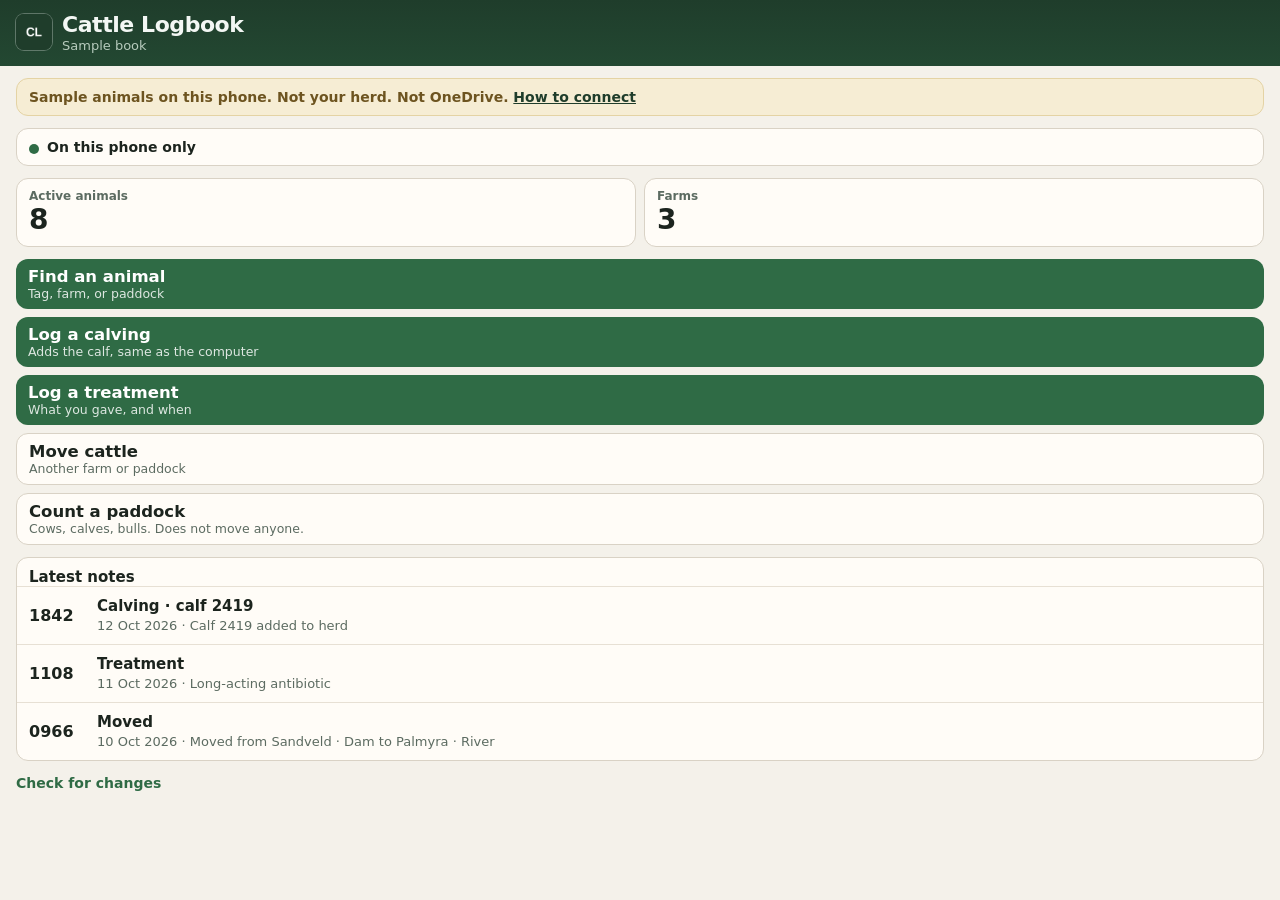
==== index.html @ d3cff441 "Publish the iPhone Cattle Logbook page. Put the phone app at the repo root for GitHub Pages, with sa" ====
<!DOCTYPE html>
<html lang="en-ZA">
<head>
  <meta charset="utf-8">
  <meta name="viewport" content="width=device-width, initial-scale=1, viewport-fit=cover">
  <meta name="theme-color" content="#1f3d2b">
  <meta name="apple-mobile-web-app-capable" content="yes">
  <meta name="mobile-web-app-capable" content="yes">
  <meta name="apple-mobile-web-app-status-bar-style" content="black-translucent">
  <meta name="apple-mobile-web-app-title" content="Cattle">
  <title>Cattle Logbook</title>
  <link rel="manifest" href="./manifest.webmanifest">
  <link rel="icon" href="./icons/icon-192.png">
  <link rel="apple-touch-icon" href="./icons/icon-180.png">
  <link rel="stylesheet" href="./css/app.css">
</head>
<body>
  <div class="app">
    <header class="top">
      <div class="top-row">
        <button type="button" class="back" id="back" hidden aria-label="Back">‹</button>
        <div class="brand">
          <img src="./icons/icon-192.png" alt="" width="36" height="36">
          <div>
            <h1 id="title">Cattle Logbook</h1>
            <p class="sub" id="subtitle">Opening the book…</p>
          </div>
        </div>
      </div>
    </header>
    <main id="main">
      <div class="screen"><div class="body"><p class="hint">Opening the book…</p></div></div>
    </main>
  </div>
  <div id="toast" hidden role="status"></div>
  <script type="module" src="./js/app.mjs"></script>
</body>
</html>
---- css/app.css ----
:root {
  --bg: #f4f1ea;
  --panel: #fffcf7;
  --green: #1f3d2b;
  --primary: #2f6b45;
  --primary-press: #255637;
  --gold-bg: #f6edd4;
  --gold-text: #6d5420;
  --danger: #a33b2d;
  --text: #1c241e;
  --muted: #5c6b61;
  --border: #d9d2c5;
  --line: #e7e0d4;
  --font: "Segoe UI", system-ui, -apple-system, sans-serif;
}

* { box-sizing: border-box; }
[hidden] { display: none !important; }
html, body { margin: 0; height: 100%; }
body {
  font-family: var(--font);
  color: var(--text);
  background: var(--bg);
}
button, input, select, textarea { font: inherit; color: inherit; }
button { cursor: pointer; }
h1, h2, h3, p { margin: 0; }
img { display: block; }

.app {
  min-height: 100%;
  display: flex;
  flex-direction: column;
  background: var(--bg);
}

.top {
  background: linear-gradient(180deg, var(--green) 0%, #234832 100%);
  color: #f3f7f4;
  padding: calc(10px + env(safe-area-inset-top)) 16px 12px;
}
.top-row { display: flex; align-items: center; gap: 8px; min-height: 44px; }
.back, .icon-btn {
  appearance: none;
  border: 0;
  background: transparent;
  color: #f3f7f4;
  width: 44px;
  height: 44px;
  border-radius: 10px;
  font-size: 28px;
  line-height: 1;
  padding: 0;
}
.brand { display: flex; align-items: center; gap: 10px; min-width: 0; }
.brand img { width: 36px; height: 36px; border-radius: 8px; box-shadow: 0 0 0 1px rgba(255,255,255,.28); }
.top h1 { font-size: 22px; letter-spacing: -0.02em; }
.top .sub { color: #b7cbbd; font-size: 13px; margin-top: 1px; }

.screen { display: flex; flex-direction: column; }
.body {
  padding: 12px 16px calc(20px + env(safe-area-inset-bottom));
}

.ribbon, .warn, .sync {
  border-radius: 12px;
  padding: 10px 12px;
  margin-bottom: 12px;
}
.ribbon {
  background: var(--gold-bg);
  color: var(--gold-text);
  border: 1px solid #e4d3a4;
  font-size: 14px;
  font-weight: 650;
}
.ribbon a { color: #1f3d2b; }
.warn {
  background: #f8ebe7;
  color: #6d2c24;
  border: 1px solid #e4c2ba;
  font-size: 14px;
}
.sync {
  display: flex;
  gap: 8px;
  align-items: flex-start;
  background: var(--panel);
  border: 1px solid var(--border);
  font-size: 14px;
}
.dot {
  width: 10px; height: 10px; border-radius: 50%;
  background: var(--primary); margin-top: 5px; flex: 0 0 auto;
}
.dot.wait { background: #b8860b; }
.dot.off { background: var(--danger); }
.sync span, .muted { color: var(--muted); font-size: 13px; }
.sync b, .pending-item { display: block; }

.stats { display: grid; grid-template-columns: 1fr 1fr; gap: 8px; margin-bottom: 12px; }
.stat, .hero, .panel, .clash {
  background: var(--panel);
  border: 1px solid var(--border);
  border-radius: 12px;
}
.stat { padding: 10px 12px; }
.stat em { display: block; font-style: normal; color: var(--muted); font-size: 12px; font-weight: 650; }
.stat strong { display: block; font-size: 28px; letter-spacing: -0.03em; }

.actions, .stack { display: flex; flex-direction: column; gap: 8px; }
.big, .save, .ms {
  appearance: none;
  border: 0;
  border-radius: 12px;
  min-height: 48px;
}
.big {
  background: var(--primary);
  color: white;
  text-align: left;
  padding: 8px 12px;
  display: flex;
  flex-direction: column;
  justify-content: center;
}
.big:active, .save:active { background: var(--primary-press); }
.big b { font-size: 16.5px; }
.big span { font-size: 12.5px; color: rgba(255,255,255,.84); }
.big.alt { background: var(--panel); color: var(--text); border: 1px solid var(--border); }
.big.alt span { color: var(--muted); }
.pair { display: grid; grid-template-columns: 1fr 1fr; gap: 8px; }

.panel-h, .row {
  display: flex;
  gap: 10px;
  align-items: center;
}
.panel-h { justify-content: space-between; padding: 10px 12px 0; }
.panel-h h2 { font-size: 15px; }
.linkish {
  appearance: none; border: 0; background: none; color: var(--primary);
  font-weight: 700; font-size: 14px; padding: 8px 0; min-height: 44px;
}
.row {
  width: 100%;
  text-align: left;
  background: transparent;
  border: 0;
  border-top: 1px solid var(--line);
  padding: 10px 12px;
}
.tag { width: 58px; flex: 0 0 auto; font-weight: 750; font-variant-numeric: tabular-nums; }
.meta { flex: 1; min-width: 0; }
.meta b { display: block; font-size: 15px; }
.chev { color: #8d978f; font-size: 20px; }

.search, input[type="text"], input[type="search"], input[type="date"], select, textarea {
  width: 100%;
  border: 1px solid var(--border);
  background: white;
  border-radius: 12px;
  min-height: 48px;
  padding: 10px 12px;
  font-size: 16px;
}
textarea { min-height: 72px; resize: vertical; }
.field { display: block; margin-bottom: 10px; font-size: 13px; font-weight: 700; }
.field span, .hint { font-weight: 400; }
.hint { color: var(--muted); font-size: 13px; margin: 0 0 12px; }
.chips { display: flex; gap: 6px; flex-wrap: wrap; margin-bottom: 10px; }
.chip {
  appearance: none;
  border: 1px solid var(--border);
  background: var(--panel);
  border-radius: 999px;
  padding: 8px 12px;
  min-height: 40px;
  font-size: 14px;
  font-weight: 650;
}
.chip.on { background: var(--green); color: white; border-color: var(--green); }

.hero { padding: 14px; margin-bottom: 12px; }
.tagline { font-size: 34px; font-weight: 750; letter-spacing: -0.04em; line-height: 1; }
.pills { display: flex; gap: 6px; flex-wrap: wrap; margin: 8px 0; }
.pill {
  background: #e7f0ea; color: #1e4a30; border-radius: 999px;
  padding: 3px 8px; font-size: 13px; font-weight: 700;
}
.facts { display: grid; grid-template-columns: 1fr 1fr; gap: 8px 12px; }
.facts span { display: block; color: var(--muted); font-size: 12px; font-weight: 400; }
.facts b { font-size: 15px; }

.stepper {
  display: flex; align-items: center; justify-content: space-between;
  background: white; border: 1px solid var(--border); border-radius: 12px; min-height: 48px; padding: 2px;
}
.stepper button {
  width: 48px; height: 44px; border: 0; border-radius: 10px;
  background: #e7f0ea; color: var(--primary); font-size: 26px;
}
.stepper b { font-size: 28px; font-variant-numeric: tabular-nums; }
.total-line {
  display: flex; justify-content: space-between; align-items: baseline;
  background: var(--green); color: white; border-radius: 12px; padding: 12px 14px; margin: 4px 0 12px;
}
.total-line b { font-size: 28px; }
.save, .ms {
  width: 100%;
  background: var(--primary);
  color: white;
  font-size: 17px;
  font-weight: 750;
}
.save.ghost { background: transparent; color: var(--danger); }
.form-error { color: var(--danger); font-size: 14px; font-weight: 650; margin: 0 0 10px; }
.clash { padding: 12px; margin-bottom: 10px; }
.clash h2 { font-size: 17px; margin-bottom: 6px; }
.side { background: white; border-radius: 10px; padding: 8px 10px; margin-top: 8px; border: 1px solid var(--line); }
.side em { font-style: normal; font-size: 12px; font-weight: 750; color: var(--muted); }

.signin { padding: 12px 4px 0; text-align: center; }
.signin img { width: 72px; height: 72px; border-radius: 16px; margin: 8px auto 14px; }
.signin h2 { font-size: 26px; }
.signin p { color: var(--muted); margin: 8px 0 18px; font-size: 15px; }
.ms { background: white; color: var(--text); border: 1px solid var(--border); }

#toast {
  position: fixed;
  left: 16px; right: 16px;
  bottom: calc(16px + env(safe-area-inset-bottom));
  background: var(--green);
  color: white;
  border-radius: 12px;
  padding: 12px 14px;
  font-size: 14px;
  z-index: 5;
}

.setup {
  max-width: 40rem;
  margin: 0 auto;
  padding: 24px 18px 48px;
}
.setup h1 { font-size: 1.7rem; margin-bottom: 8px; }
.setup h2 { font-size: 1.2rem; margin: 22px 0 8px; }
.setup p, .setup li { font-size: 1.05rem; line-height: 1.45; }
.setup ol, .setup ul { padding-left: 1.2rem; }
.setup li { margin: 8px 0; }
.setup code { font-size: 0.95rem; }
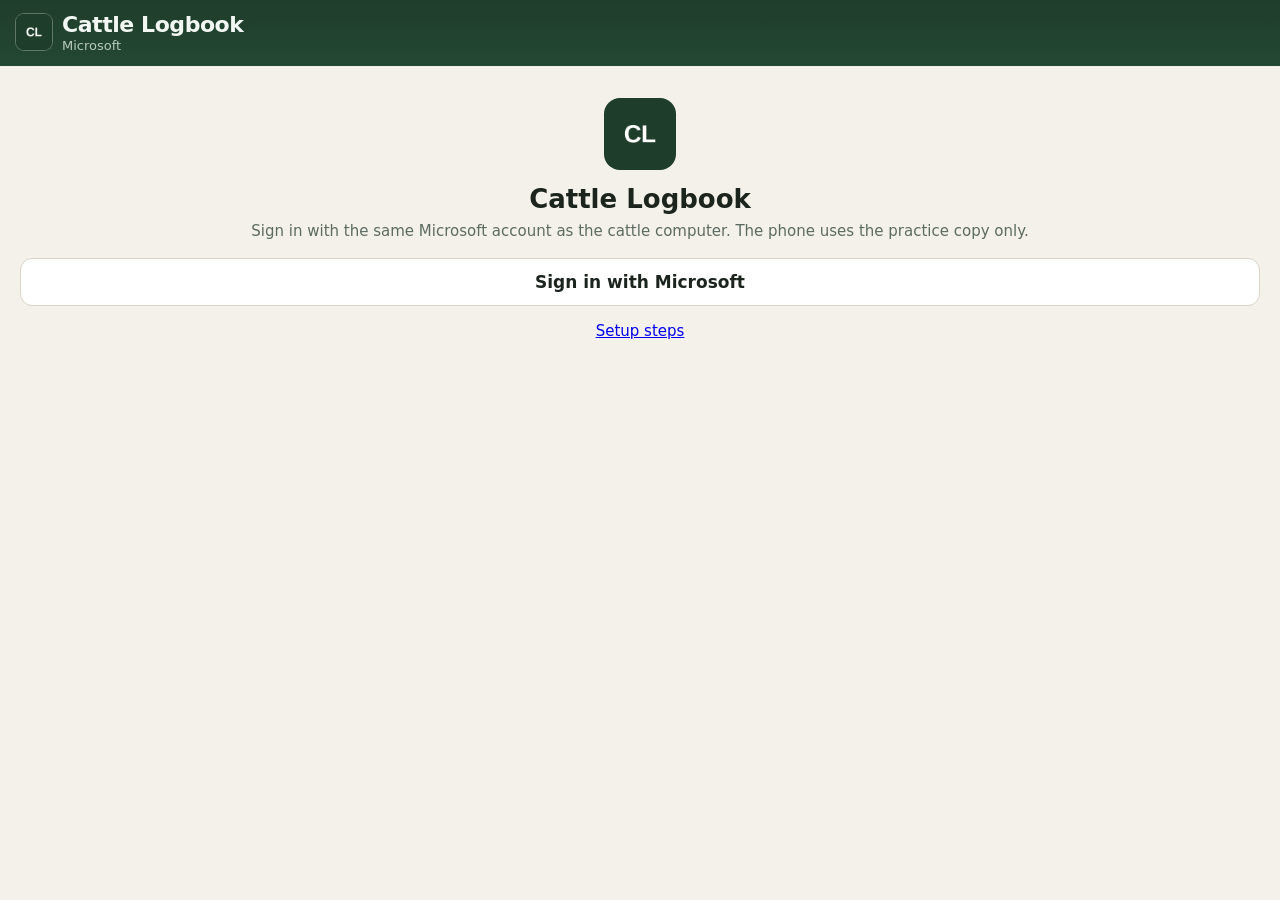
==== commit 7406c9fe: "Give the calf tag a dash key and show version 8. The tag box is plain text, a dash button types the " ====
--- a/index.html
+++ b/index.html
@@ -12,7 +12,7 @@
   <link rel="manifest" href="./manifest.webmanifest">
   <link rel="icon" href="./icons/icon-192.png">
   <link rel="apple-touch-icon" href="./icons/icon-180.png">
-  <link rel="stylesheet" href="./css/app.css">
+  <link rel="stylesheet" href="./css/app.css?v=8">
 </head>
 <body>
   <div class="app">
@@ -33,6 +33,16 @@
     </main>
   </div>
   <div id="toast" hidden role="status"></div>
-  <script type="module" src="./js/app.mjs"></script>
+  <script>
+    if ("serviceWorker" in navigator) {
+      let refreshing = false;
+      navigator.serviceWorker.addEventListener("controllerchange", () => {
+        if (refreshing) return;
+        refreshing = true;
+        location.reload();
+      });
+    }
+  </script>
+  <script type="module" src="./js/app.mjs?v=8"></script>
 </body>
 </html>
--- a/css/app.css
+++ b/css/app.css
@@ -64,7 +64,7 @@
 
 .ribbon, .warn, .sync {
   border-radius: 12px;
-  padding: 10px 12px;
+  padding: 12px;
   margin-bottom: 12px;
 }
 .ribbon {
@@ -104,11 +104,11 @@
   border: 1px solid var(--border);
   border-radius: 12px;
 }
-.stat { padding: 10px 12px; }
+.stat { padding: 12px; }
 .stat em { display: block; font-style: normal; color: var(--muted); font-size: 12px; font-weight: 650; }
 .stat strong { display: block; font-size: 28px; letter-spacing: -0.03em; }
 
-.actions, .stack { display: flex; flex-direction: column; gap: 8px; }
+.actions, .stack { display: flex; flex-direction: column; gap: 12px; }
 .big, .save, .ms {
   appearance: none;
   border: 0;
@@ -119,14 +119,21 @@
   background: var(--primary);
   color: white;
   text-align: left;
-  padding: 8px 12px;
-  display: flex;
-  flex-direction: column;
-  justify-content: center;
+  display: block;
+  width: 100%;
+  height: auto;
+  padding: 12px 14px;
+  overflow: visible;
+  white-space: normal;
+  line-height: 1.3;
 }
 .big:active, .save:active { background: var(--primary-press); }
-.big b { font-size: 16.5px; }
-.big span { font-size: 12.5px; color: rgba(255,255,255,.84); }
+.big b, .big span {
+  display: block;
+  white-space: normal;
+}
+.big b { font-size: 16.5px; line-height: 1.3; font-weight: 700; }
+.big span { margin-top: 3px; font-size: 12.5px; line-height: 1.35; color: rgba(255,255,255,.84); }
 .big.alt { background: var(--panel); color: var(--text); border: 1px solid var(--border); }
 .big.alt span { color: var(--muted); }
 .pair { display: grid; grid-template-columns: 1fr 1fr; gap: 8px; }
@@ -136,11 +143,19 @@
   gap: 10px;
   align-items: center;
 }
-.panel-h { justify-content: space-between; padding: 10px 12px 0; }
-.panel-h h2 { font-size: 15px; }
+.panel-h { justify-content: space-between; align-items: flex-start; padding: 12px 12px 6px; }
+.panel-h h2 { font-size: 15px; line-height: 1.3; }
+.panel > .empty-note {
+  margin: 0;
+  padding: 2px 12px 12px;
+  line-height: 1.35;
+}
 .linkish {
   appearance: none; border: 0; background: none; color: var(--primary);
-  font-weight: 700; font-size: 14px; padding: 8px 0; min-height: 44px;
+  font-weight: 700; font-size: 14px; line-height: 1.3;
+  display: inline-flex; align-items: center;
+  margin-top: 12px; padding: 10px 0; min-height: 44px;
+  white-space: normal; text-align: left;
 }
 .row {
   width: 100%;
@@ -148,9 +163,9 @@
   background: transparent;
   border: 0;
   border-top: 1px solid var(--line);
-  padding: 10px 12px;
-}
-.tag { width: 58px; flex: 0 0 auto; font-weight: 750; font-variant-numeric: tabular-nums; }
+  padding: 12px;
+}
+.tag { min-width: 58px; width: auto; flex: 0 0 auto; white-space: nowrap; font-weight: 750; font-variant-numeric: tabular-nums; }
 .meta { flex: 1; min-width: 0; }
 .meta b { display: block; font-size: 15px; }
 .chev { color: #8d978f; font-size: 20px; }
@@ -166,6 +181,34 @@
 }
 textarea { min-height: 72px; resize: vertical; }
 .field { display: block; margin-bottom: 10px; font-size: 13px; font-weight: 700; }
+.tag-line { display: flex; gap: 8px; align-items: stretch; }
+.tag-line input { flex: 1 1 auto; min-width: 0; width: auto; }
+.dash-key {
+  flex: 0 0 auto;
+  min-width: 52px;
+  min-height: 52px;
+  padding: 0 14px;
+  border-radius: 12px;
+  border: 1px solid var(--border);
+  background: white;
+  font-size: 28px;
+  font-weight: 700;
+  line-height: 1;
+}
+.app-version {
+  margin: 18px 0 0;
+  text-align: center;
+  color: var(--muted);
+  font-size: 12px;
+  font-weight: 650;
+}
+.find-filters { display: flex; flex-direction: column; gap: 10px; margin-bottom: 12px; }
+.find-filters .field { margin: 0; }
+.find-filters select {
+  min-height: 52px;
+  font-size: 17px;
+  padding: 12px 14px;
+}
 .field span, .hint { font-weight: 400; }
 .hint { color: var(--muted); font-size: 13px; margin: 0 0 12px; }
 .chips { display: flex; gap: 6px; flex-wrap: wrap; margin-bottom: 10px; }
@@ -193,12 +236,18 @@
 .facts b { font-size: 15px; }
 
 .stepper {
-  display: flex; align-items: center; justify-content: space-between;
-  background: white; border: 1px solid var(--border); border-radius: 12px; min-height: 48px; padding: 2px;
+  display: flex; align-items: center; justify-content: space-between; gap: 4px;
+  background: white; border: 1px solid var(--border); border-radius: 12px; min-height: 60px; padding: 4px;
 }
 .stepper button {
-  width: 48px; height: 44px; border: 0; border-radius: 10px;
-  background: #e7f0ea; color: var(--primary); font-size: 26px;
+  width: 52px; height: 52px; flex: 0 0 auto; border: 0; border-radius: 10px;
+  background: #e7f0ea; color: var(--primary); font-size: 28px;
+}
+.stepper input {
+  flex: 1 1 auto; width: auto; min-width: 0; min-height: 52px;
+  border: 0; background: transparent; box-shadow: none;
+  text-align: center; font-size: 28px; font-weight: 750;
+  font-variant-numeric: tabular-nums; padding: 0 4px; border-radius: 10px;
 }
 .stepper b { font-size: 28px; font-variant-numeric: tabular-nums; }
 .total-line {
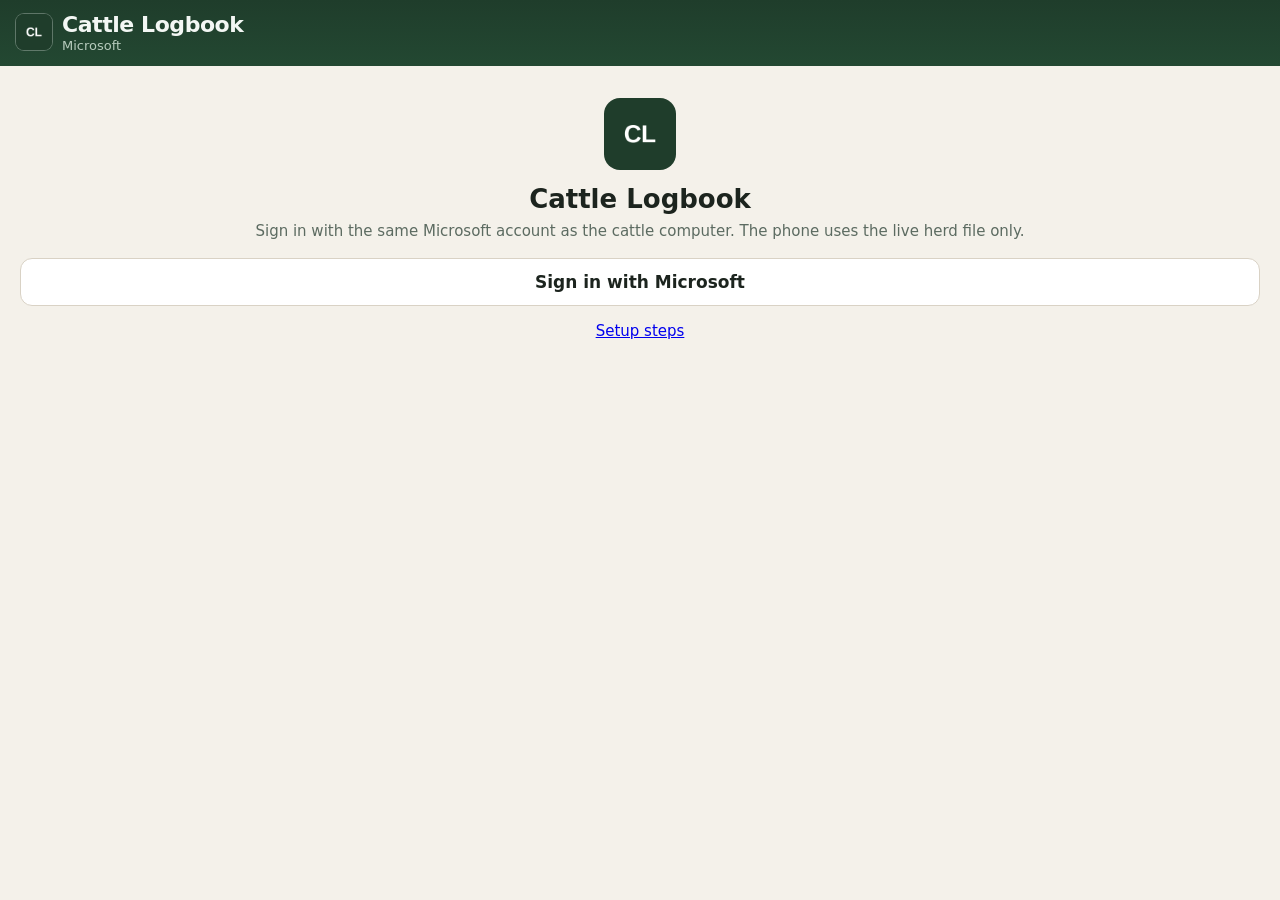
==== commit 2cc8dadb: "Open the live herd file from the phone. Version 11 reads and writes only the real book, and leaves q" ====
--- a/index.html
+++ b/index.html
@@ -12,7 +12,7 @@
   <link rel="manifest" href="./manifest.webmanifest">
   <link rel="icon" href="./icons/icon-192.png">
   <link rel="apple-touch-icon" href="./icons/icon-180.png">
-  <link rel="stylesheet" href="./css/app.css?v=8">
+  <link rel="stylesheet" href="./css/app.css?v=11">
 </head>
 <body>
   <div class="app">
@@ -43,6 +43,6 @@
       });
     }
   </script>
-  <script type="module" src="./js/app.mjs?v=8"></script>
+  <script type="module" src="./js/app.mjs?v=11"></script>
 </body>
 </html>
--- a/css/app.css
+++ b/css/app.css
@@ -75,6 +75,17 @@
   font-weight: 650;
 }
 .ribbon a { color: #1f3d2b; }
+.ribbon.live { background: #e5f0e8; color: var(--green); border-color: #c5dccb; }
+.book-label {
+  display: inline-block;
+  margin-right: 6px;
+  padding: 2px 8px;
+  border-radius: 999px;
+  background: var(--green);
+  color: white;
+  font-size: 11px;
+  letter-spacing: 0.01em;
+}
 .warn {
   background: #f8ebe7;
   color: #6d2c24;
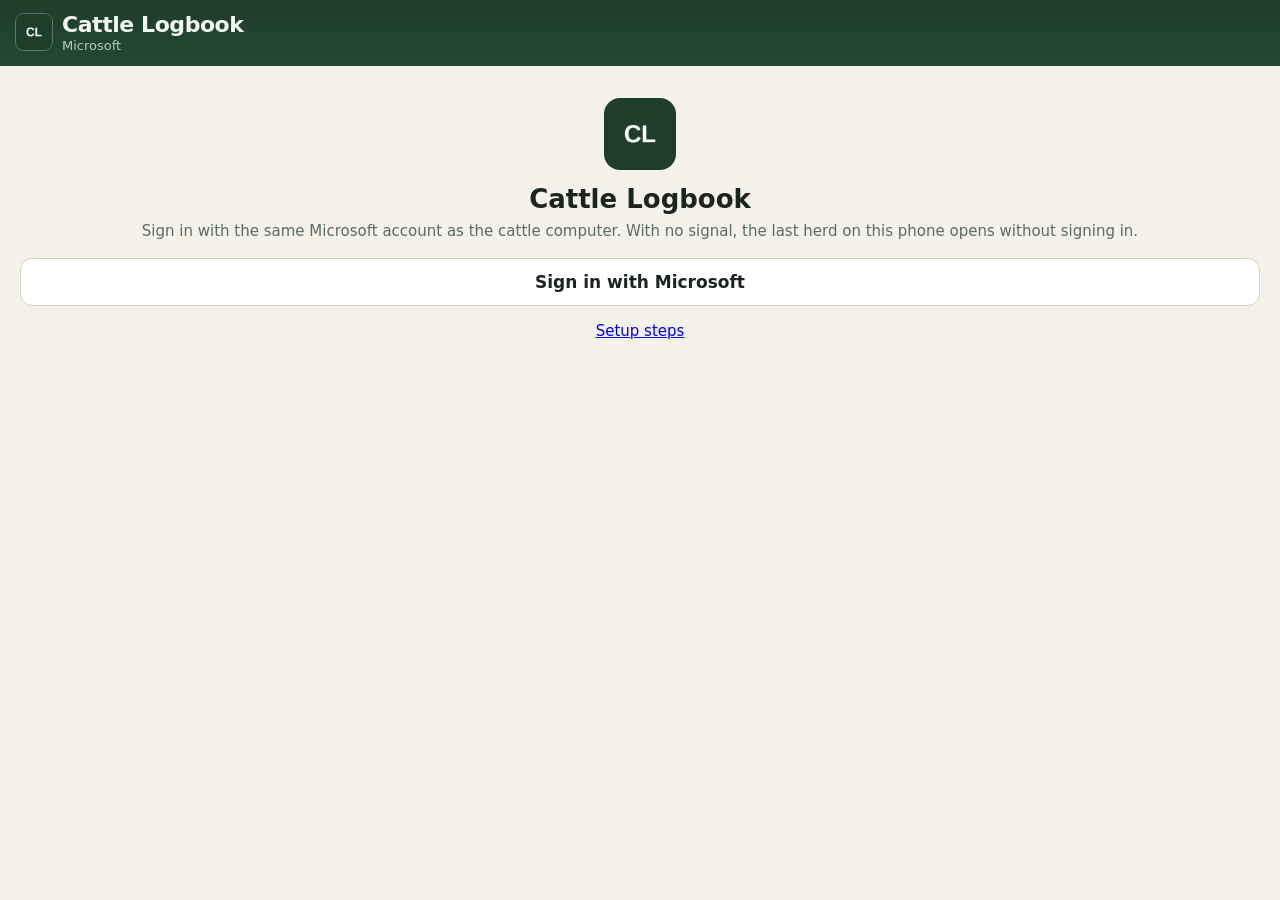
==== commit 6610a1ff: "Let Count a paddock pick a farm, and open the last herd with no signal. Version 12. The count screen" ====
--- a/index.html
+++ b/index.html
@@ -12,7 +12,7 @@
   <link rel="manifest" href="./manifest.webmanifest">
   <link rel="icon" href="./icons/icon-192.png">
   <link rel="apple-touch-icon" href="./icons/icon-180.png">
-  <link rel="stylesheet" href="./css/app.css?v=11">
+  <link rel="stylesheet" href="./css/app.css?v=12">
 </head>
 <body>
   <div class="app">
@@ -43,6 +43,6 @@
       });
     }
   </script>
-  <script type="module" src="./js/app.mjs?v=11"></script>
+  <script type="module" src="./js/app.mjs?v=12"></script>
 </body>
 </html>
--- a/css/app.css
+++ b/css/app.css
@@ -75,7 +75,20 @@
   font-weight: 650;
 }
 .ribbon a { color: #1f3d2b; }
+button.ribbon {
+  display: block;
+  width: 100%;
+  text-align: left;
+  font-weight: 700;
+  cursor: pointer;
+}
 .ribbon.live { background: #e5f0e8; color: var(--green); border-color: #c5dccb; }
+.sync.off-banner {
+  background: #f8ebe7;
+  color: #6d2c24;
+  border-color: #e4c2ba;
+}
+.sync.off-banner b { font-size: 16px; line-height: 1.35; }
 .book-label {
   display: inline-block;
   margin-right: 6px;
